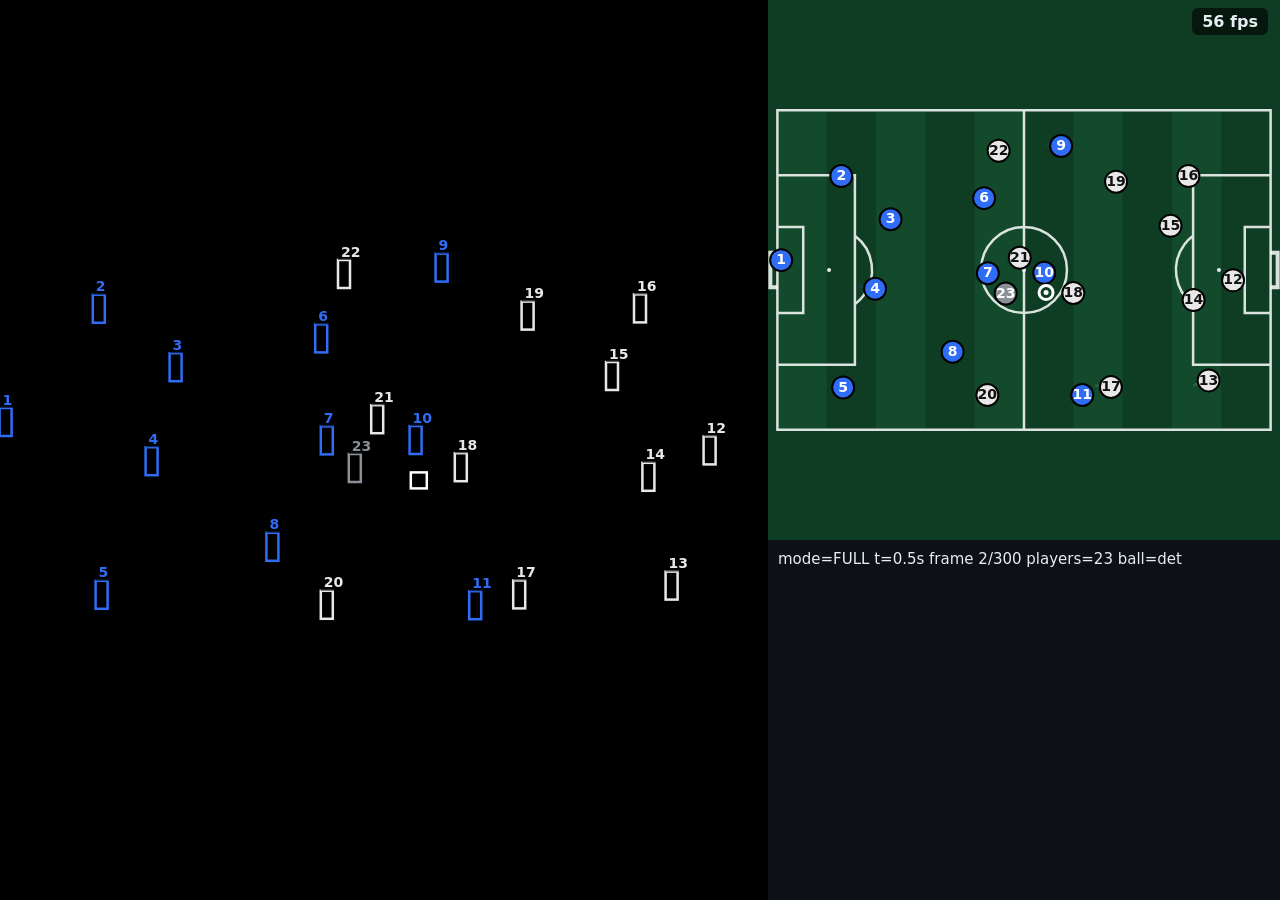
==== map/dev.html @ d921de2a "B: detect, tracker, team colour, calib, build_map, pitch.js/overlay.js + dev page" ====
<!doctype html>
<!-- Role B test page. Serve tools/footballslam/ (python -m http.server 8090) and open
     http://localhost:8090/map/dev.html?map=dev_fixture.json[&video=<mp4 url>][&mode=RELATIVE]
     map= is relative to map/ (e.g. ../data/demo/map.json or ../data/m1/map.json). -->
<html>
<head>
<meta charset="utf-8">
<title>FootballSLAM map dev</title>
<style>
  body { margin: 0; background: #0d1117; color: #e6edf3; font: 16px system-ui, sans-serif; }
  #wrap { display: grid; grid-template-columns: 60% 40%; height: 100vh; }
  #wrap > div { min-width: 0; overflow: hidden; }
  #vbox { position: relative; background: #000; }
  video, #vcanvas, #blank { position: absolute; inset: 0; width: 100%; height: 100%; object-fit: contain; }
  #pitch { width: 100%; height: 60vh; display: block; }
  #fps { position: fixed; top: 8px; right: 12px; background: rgba(0,0,0,.6); padding: 4px 10px; border-radius: 6px; font-weight: bold; }
  #info { padding: 10px; font-size: 15px; }
  #err { color: #ff7b72; padding: 10px; }
</style>
</head>
<body>
<div id="wrap">
  <div id="vbox"><canvas id="blank"></canvas><video id="video" muted playsinline controls></video><canvas id="vcanvas"></canvas></div>
  <div><canvas id="pitch"></canvas><div id="info"></div><div id="err"></div></div>
</div>
<div id="fps">– fps</div>
<script type="module">
import { drawPitch, findFrame, buildTrails } from '../app/static/pitch.js';
import { drawOverlay } from '../app/static/overlay.js';

const q = new URLSearchParams(location.search);
const teams = { A: q.get('a') || '#2f6df6', B: q.get('b') || '#e8e8e8' };
const video = document.getElementById('video');
const vcanvas = document.getElementById('vcanvas');
const pitch = document.getElementById('pitch');
const info = document.getElementById('info');
window.addEventListener('error', (e) => { document.getElementById('err').textContent = String(e.message); });

const map = await (await fetch(q.get('map') || 'dev_fixture.json')).json();
const mode = q.get('mode') || map.mode;
const t0 = map.frames.length ? map.frames[0].t : 0;
const tEnd = map.frames.length ? map.frames[map.frames.length - 1].t : 0;
const useVideo = !!q.get('video');
if (useVideo) { video.src = q.get('video'); video.play().catch(() => {}); }
else {
  // hidden stand-in sized like the source frame so the overlay letterboxing is exercised
  video.style.visibility = 'hidden';
  Object.defineProperty(video, 'videoWidth', { get: () => (map.image_size || [1920, 1080])[0] });
  Object.defineProperty(video, 'videoHeight', { get: () => (map.image_size || [1920, 1080])[1] });
}
const start = performance.now();
let frames = 0, last = performance.now();

function loop(now) {
  const t = useVideo ? t0 + video.currentTime : t0 + ((now - start) / 1000) % Math.max(0.001, tEnd - t0);
  const i = findFrame(map.frames, t);
  const fr = i >= 0 ? map.frames[i] : null;
  drawPitch(pitch, fr, { teams, trails: buildTrails(map.frames, i, 2), mode });
  drawOverlay(vcanvas, fr, video, { teams, showIds: true, imageSize: map.image_size });
  frames++;
  if (now - last > 500) {
    document.getElementById('fps').textContent = `${Math.round(frames * 1000 / (now - last))} fps`;
    frames = 0; last = now;
    info.textContent = `mode=${mode}  t=${t.toFixed(1)}s  frame ${i}/${map.frames.length}  players=${fr ? fr.p.length : 0}  ball=${fr && fr.b ? (fr.b[5] ? 'interp' : 'det') : 'none'}`;
  }
  requestAnimationFrame(loop);
}
requestAnimationFrame(loop);
</script>
</body>
</html>
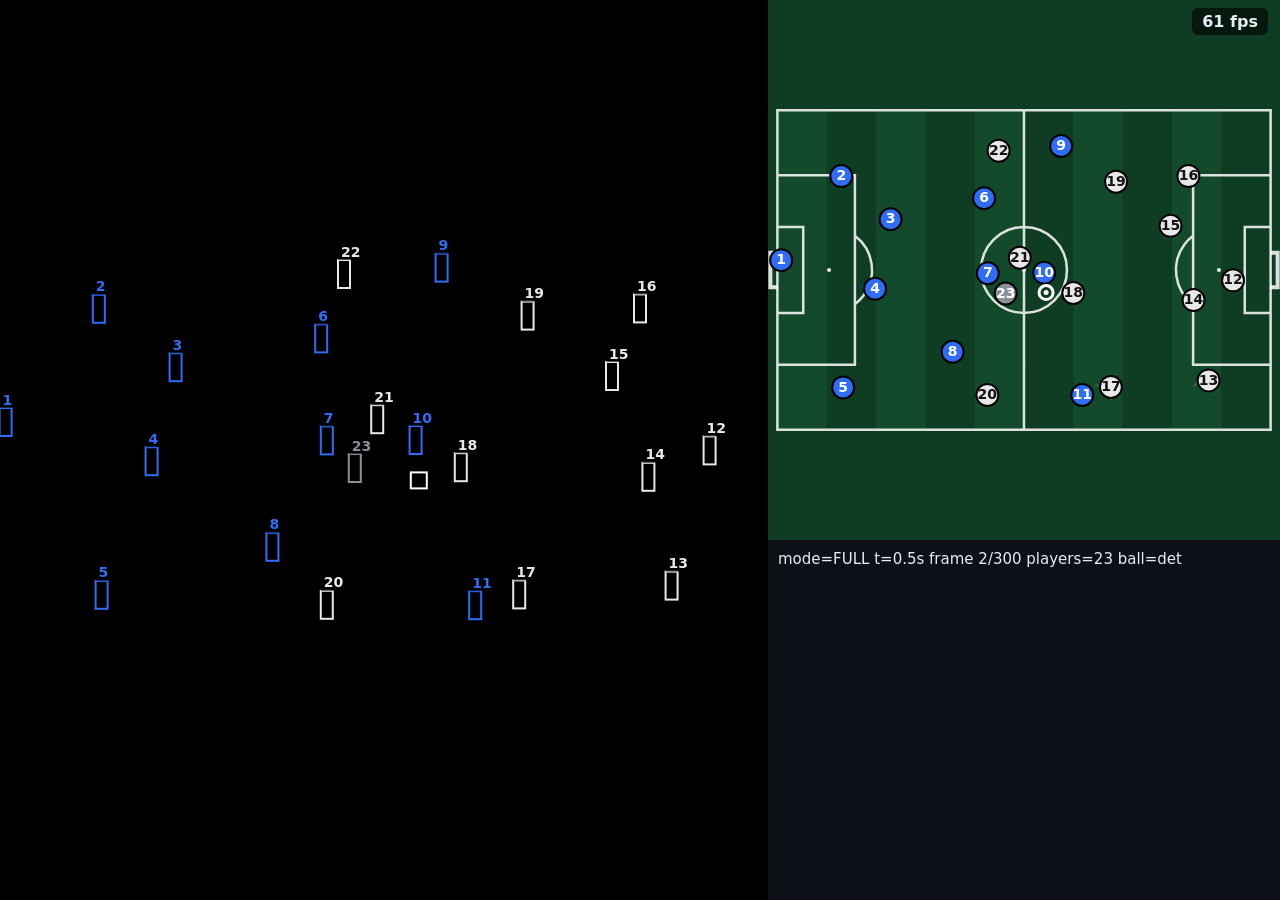
==== commit e5db3239: "B: FLOW mode in pitch.js/overlay.js, flow coherence + rule field, sharper simulate, regenerated I-24" ====
--- a/map/dev.html
+++ b/map/dev.html
@@ -29,7 +29,7 @@
 import { drawOverlay } from '../app/static/overlay.js';
 
 const q = new URLSearchParams(location.search);
-const teams = { A: q.get('a') || '#2f6df6', B: q.get('b') || '#e8e8e8' };
+const teams = { A: q.get('a') || '#2f6df6', B: q.get('b') || (q.get('mode') === 'FLOW' ? '#f6b02f' : '#e8e8e8') };
 const video = document.getElementById('video');
 const vcanvas = document.getElementById('vcanvas');
 const pitch = document.getElementById('pitch');
@@ -55,8 +55,8 @@
   const t = useVideo ? t0 + video.currentTime : t0 + ((now - start) / 1000) % Math.max(0.001, tEnd - t0);
   const i = findFrame(map.frames, t);
   const fr = i >= 0 ? map.frames[i] : null;
-  drawPitch(pitch, fr, { teams, trails: buildTrails(map.frames, i, 2), mode });
-  drawOverlay(vcanvas, fr, video, { teams, showIds: true, imageSize: map.image_size });
+  drawPitch(pitch, fr, { teams, trails: buildTrails(map.frames, i, 2), mode, flow: map.flow, imageSize: map.image_size });
+  drawOverlay(vcanvas, fr, video, { teams, showIds: true, imageSize: map.image_size, alerts: map.alerts });
   frames++;
   if (now - last > 500) {
     document.getElementById('fps').textContent = `${Math.round(frames * 1000 / (now - last))} fps`;
